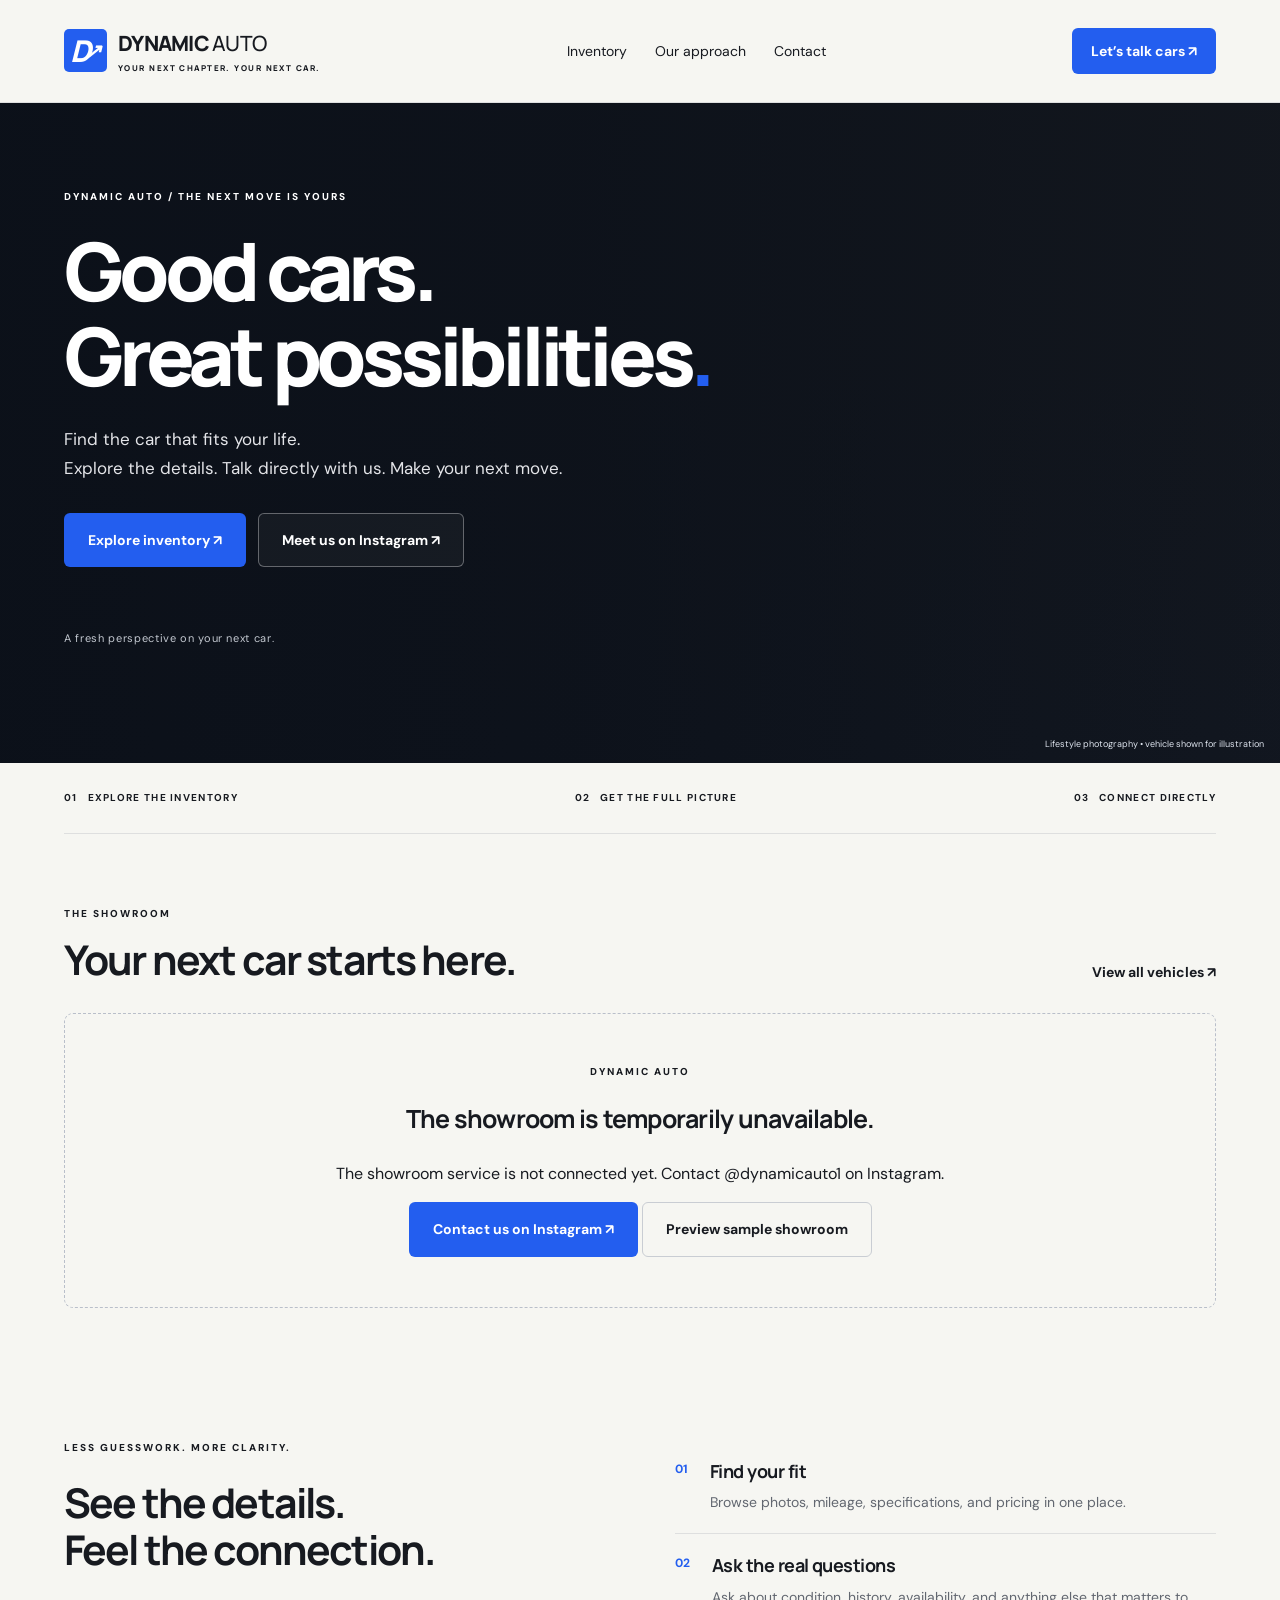
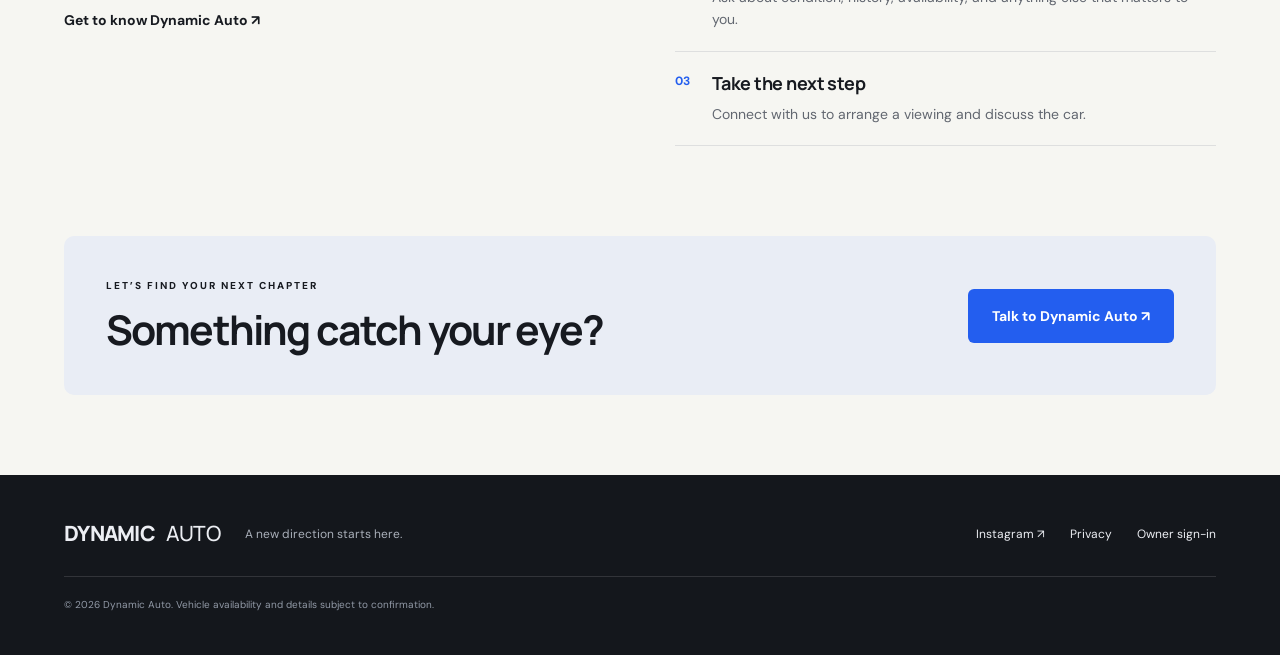
==== index.html @ ec229ca3 "Build Dynamic Auto showroom, owner dashboard, inventory API and Pages workflow" ====
<!doctype html><html lang="en"><head><meta charset="utf-8"><meta name="viewport" content="width=device-width,initial-scale=1"><title>Find your next car | Dynamic Auto</title><meta name="description" content="Explore Dynamic Auto vehicle photos, specifications and availability. Contact us directly about your next car."><meta name="theme-color" content="#111317"><link rel="icon" href="assets/favicon.svg"><link rel="stylesheet" href="assets/style.css"><script src="config.js" defer></script><script src="assets/app.js" defer></script></head><body data-page="index"><a class="skip" href="#main">Skip to content</a><header><div class="wrap header"><a class="brand" href="index.html"><span class="mark">D<span>↗</span></span><span>DYNAMIC <b>AUTO</b><small>YOUR NEXT CHAPTER. YOUR NEXT CAR.</small></span></a><nav aria-label="Main navigation"><a href="inventory.html">Inventory</a><a href="about.html">Our approach</a><a href="contact.html">Contact</a></nav><a class="button small" href="contact.html">Let’s talk cars ↗</a></div></header><main id="main"><section class="hero"><div class="wrap hero-inner"><div class="eyebrow">DYNAMIC AUTO / THE NEXT MOVE IS YOURS</div><h1>Good cars.<br>Great possibilities<span>.</span></h1><p>Find the car that fits your life.<br>Explore the details. Talk directly with us. Make your next move.</p><div class="actions"><a class="button" href="inventory.html">Explore inventory ↗</a><a class="ghost" href="https://www.instagram.com/dynamicauto1/">Meet us on Instagram ↗</a></div><span class="hero-caption">A fresh perspective on your next car.</span></div><span class="photo-note">Lifestyle photography • vehicle shown for illustration</span></section><div class="strip wrap"><span>01 &nbsp; EXPLORE THE INVENTORY</span><span>02 &nbsp; GET THE FULL PICTURE</span><span>03 &nbsp; CONNECT DIRECTLY</span></div><section class="wrap section"><div class="section-head"><div><div class="eyebrow">THE SHOWROOM</div><h2>Your next car starts here.</h2></div><a class="text-link" href="inventory.html">View all vehicles ↗</a></div><div id="featured" class="cards"><p>Loading inventory…</p></div></section><section class="approach wrap"><div><div class="eyebrow">LESS GUESSWORK. MORE CLARITY.</div><h2>See the details.<br>Feel the connection.</h2><a class="text-link" href="about.html">Get to know Dynamic Auto ↗</a></div><div class="steps"><article><b>01</b><div><h3>Find your fit</h3><p>Browse photos, mileage, specifications, and pricing in one place.</p></div></article><article><b>02</b><div><h3>Ask the real questions</h3><p>Ask about condition, history, availability, and anything else that matters to you.</p></div></article><article><b>03</b><div><h3>Take the next step</h3><p>Connect with us to arrange a viewing and discuss the car.</p></div></article></div></section><section class="wrap cta"><div><div class="eyebrow">LET’S FIND YOUR NEXT CHAPTER</div><h2>Something catch your eye?</h2></div><a href="contact.html" class="button">Talk to Dynamic Auto ↗</a></section></main><footer><div class="wrap foot"><a class="brand" href="index.html">DYNAMIC <b>AUTO</b></a><p>A new direction starts here.</p><a href="https://www.instagram.com/dynamicauto1/" target="_blank" rel="noopener">Instagram ↗</a><a href="privacy.html">Privacy</a><a href="admin.html">Owner sign-in</a><small>© <span id="yr"></span> Dynamic Auto. Vehicle availability and details subject to confirmation.</small></div></footer></body></html>
---- assets/style.css ----
@import url('https://fonts.googleapis.com/css2?family=DM+Sans:wght@400;500;600;700&family=Manrope:wght@400;500;600;700;800&display=swap');
:root{--bg:#f6f6f2;--ink:#171a20;--muted:#626770;--blue:#235eef;--line:#dedfdf}*{box-sizing:border-box}body{margin:0;background:var(--bg);color:var(--ink);font-family:'DM Sans',Arial,sans-serif;line-height:1.6}h1,h2,h3,.brand{font-family:Manrope,Arial,sans-serif}h1,h2,h3,p{margin-top:0}h1{font-size:clamp(42px,6.3vw,88px);line-height:1.06;letter-spacing:-.065em;font-weight:800;margin-bottom:26px}h1 span{color:var(--blue)}h2{font-size:clamp(29px,3.2vw,44px);line-height:1.15;letter-spacing:-.045em}h3{line-height:1.3;font-size:22px;letter-spacing:-.03em}a{color:inherit;text-decoration:none}button,input,select,textarea{font:inherit}button,a,input,select,textarea{touch-action:manipulation}button{cursor:pointer}button:disabled{opacity:.5;cursor:wait}a:focus-visible,button:focus-visible{outline:3px solid #76a0ff;outline-offset:4px}.wrap{width:min(1240px,90%);margin:auto}header{background:var(--bg);border-bottom:1px solid var(--line)}.header{display:flex;align-items:center;justify-content:space-between;gap:24px;min-height:102px}.brand{display:flex;align-items:center;gap:11px;font-weight:800;font-size:21px;letter-spacing:-.035em;white-space:nowrap}.brand b{font-weight:500}.brand small{display:block;font-size:8px;letter-spacing:.18em;margin-top:2px}.mark{display:flex;align-items:center;justify-content:center;background:var(--blue);color:white;width:43px;height:43px;font-size:30px;font-style:italic;border-radius:5px}.mark span{font-size:20px;margin-left:-6px}nav{display:flex;gap:28px;font-size:14px}nav a:hover,.text-link:hover{color:var(--blue)}.button,.secondary,.ghost{display:inline-flex;justify-content:center;align-items:center;gap:12px;padding:15px 23px;border:1px solid transparent;border-radius:6px;font-weight:700;font-size:14px}.button{background:var(--blue);color:white}.button:hover{background:#1647c5}.small{padding:11px 18px}.secondary{background:transparent;border-color:#c9cdd3;color:var(--ink)}.ghost{color:white;border-color:#fff5;background:#ffffff0a}.hero{position:relative;isolation:isolate;min-height:660px;color:white;background:#13171e url('https://images.unsplash.com/photo-1503376780353-7e6692767b70?auto=format&fit=crop&w=2200&q=85') center 54%/cover}.hero:before{content:'';position:absolute;inset:0;z-index:-1;background:linear-gradient(90deg,#0b1019eb,#0b1019b0 45%,#0b101915),linear-gradient(0deg,#11172288,transparent 60%)}.hero-inner{padding-top:86px;padding-bottom:80px}.eyebrow{font-size:10px;letter-spacing:.2em;font-weight:800;margin-bottom:23px}.hero h1{max-width:750px}.hero p{font-size:17px;line-height:1.7;color:#e4e5e9;max-width:510px}.actions{display:flex;gap:12px;flex-wrap:wrap;margin-top:30px}.hero-caption{display:block;margin-top:63px;color:#c3c8d0;font-size:11px;letter-spacing:.06em}.photo-note{position:absolute;bottom:12px;right:16px;color:#dde3ed;font-size:9px}.strip{display:flex;justify-content:space-between;gap:16px;padding:27px 0;border-bottom:1px solid var(--line);font-size:10px;font-weight:700;letter-spacing:.13em}.section{padding:72px 0}.section-head{display:flex;justify-content:space-between;align-items:end;gap:24px;margin-bottom:30px}.section-head h2{margin:0}.section-head .eyebrow{margin-bottom:14px}.text-link{font-size:14px;font-weight:700}.cards{display:grid;grid-template-columns:repeat(3,1fr);gap:25px}.card{background:white;border:1px solid #e3e4e4;border-radius:10px;overflow:hidden;transition:transform .2s,box-shadow .2s}.card:hover{transform:translateY(-4px);box-shadow:0 14px 32px #14203a12}.card-image{position:relative;background:#e7e9ec;aspect-ratio:1.48;overflow:hidden}.card-image img{width:100%;height:100%;object-fit:cover}.badge{display:inline-block;border-radius:3px;padding:5px 9px;font-size:10px;letter-spacing:.07em;font-weight:800;text-transform:uppercase;background:white;color:var(--ink)}.card-image .badge{position:absolute;left:15px;top:15px}.badge.available{background:#e8f3ec;color:#216241}.badge.sold{background:#eee;color:#53565c}.card-copy{padding:21px}.card-copy h3{font-size:21px;margin-bottom:4px}.card-copy p{font-size:12px;color:var(--muted);margin-bottom:17px}.card-bottom{border-top:1px solid var(--line);padding-top:15px;display:flex;align-items:center;justify-content:space-between}.price{font-size:24px;font-weight:700;letter-spacing:-.04em}.arrow{background:#eef2fc;color:var(--blue);width:32px;height:32px;border-radius:50%;text-align:center;line-height:32px}.approach{padding:60px 0 90px;display:grid;grid-template-columns:1fr 1fr;gap:70px}.steps article{display:flex;gap:22px;border-bottom:1px solid var(--line);padding:20px 0}.steps article b{color:var(--blue);font-size:12px}.steps h3{font-size:18px;margin-bottom:8px}.steps p{font-size:14px;color:var(--muted);margin-bottom:0}.cta{background:#e9edf5;padding:42px;border-radius:10px;display:flex;justify-content:space-between;align-items:center;gap:30px;margin-bottom:80px}.cta h2{margin-bottom:0}.cta .eyebrow{margin-bottom:12px}footer{background:#14171c;color:#eceef3;padding:42px 0}.foot{display:flex;align-items:center;gap:25px;flex-wrap:wrap;font-size:12px}.foot p{margin:0 auto 0 0;color:#a9afb9}.foot small{width:100%;border-top:1px solid #ffffff20;padding-top:20px;color:#929aa7}.page-head{padding:75px 0 45px}.page-head h1{font-size:clamp(40px,5vw,66px)}.page-head p,.muted{color:var(--muted)}.filters{display:flex;align-items:end;gap:16px;padding:22px;background:white;border:1px solid var(--line);border-radius:8px}.filters label{flex:1}.filters label:first-child{flex:1.5}label{font-size:12px;font-weight:700;display:block}input,select,textarea{display:block;width:100%;min-height:46px;margin-top:6px;border:1px solid #cdd0d6;border-radius:5px;background:white;padding:11px 12px;color:var(--ink);font-size:14px}input:focus,textarea:focus,select:focus{outline:2px solid #235eef55;border-color:var(--blue)}.form{display:grid;gap:17px}.two{display:grid;grid-template-columns:1fr 1fr;gap:16px}.split{display:grid;grid-template-columns:.85fr 1.15fr;gap:70px;padding-bottom:90px}.panel{padding:32px;background:white;border:1px solid var(--line);border-radius:9px}.panel h2{font-size:29px}.panel p{color:var(--muted);font-size:14px}.check{display:flex;align-items:start;gap:10px;font-weight:400}.check input{width:18px;min-height:18px;margin:4px 0}.check a{text-decoration:underline}.trap{position:absolute;left:-9999px}.form-status{font-size:14px;overflow-wrap:anywhere}.form-status.error{color:#a32b2b}.form-status.success{color:#226b49}.form .button{justify-self:start}.about-photo{min-height:400px;background:url('https://images.unsplash.com/photo-1507136566006-cfc505b114fc?auto=format&fit=crop&w=1000&q=85') center/cover;border-radius:10px}.prose{max-width:780px;padding-bottom:70px}.prose h2{font-size:24px;margin-top:28px}.empty{grid-column:1/-1;padding:50px 28px;border:1px dashed #b9bfca;border-radius:9px;text-align:center}.empty h3{font-size:25px}.notice{padding:14px 18px;background:#e9edf8;border:1px solid #cfd9f1;border-radius:6px;font-size:13px;margin-bottom:23px}.gallery-main{width:100%;aspect-ratio:1.5;object-fit:cover;background:#e5e5e5;border-radius:10px}.vehicle-layout{display:grid;grid-template-columns:1.3fr .8fr;gap:38px;margin-top:28px}.vehicle-info{align-self:start;background:white;border:1px solid var(--line);border-radius:9px;padding:28px}.vehicle-info h1{font-size:38px;letter-spacing:-.045em;margin-top:18px}.vehicle-info .price{font-size:36px}.vehicle-info .button{width:100%;margin-top:20px}.thumbnails{display:flex;gap:10px;overflow-x:auto;padding:12px 0}.thumbnails button{padding:0;border:2px solid transparent;border-radius:5px;background:none;flex-shrink:0}.thumbnails button:focus{border-color:var(--blue)}.thumbnails img{width:86px;height:64px;object-fit:cover;display:block;border-radius:3px}.specs{display:grid;grid-template-columns:repeat(3,1fr);gap:1px;background:var(--line);border:1px solid var(--line);border-radius:8px;overflow:hidden;margin:25px 0}.specs div{background:var(--bg);padding:17px}.specs dt{font-size:10px;text-transform:uppercase;letter-spacing:.1em;color:var(--muted)}.specs dd{margin:5px 0 0;font-size:15px;font-weight:700}.description{white-space:pre-line}.feature-list{display:flex;gap:8px;flex-wrap:wrap;padding:0;list-style:none}.feature-list li{border:1px solid var(--line);border-radius:20px;padding:7px 15px;font-size:12px}.login{max-width:470px;margin-bottom:80px}.studio-bar{display:flex;justify-content:space-between;gap:12px;flex-wrap:wrap}.metrics{display:grid;grid-template-columns:repeat(3,1fr);gap:18px;margin:25px 0}.metrics div{padding:20px;border:1px solid var(--line);background:white;border-radius:8px;font-size:12px;color:var(--muted)}.metrics b{display:block;font-size:32px;color:var(--ink)}.tabs{display:flex;gap:25px;margin-bottom:28px;border-bottom:1px solid var(--line);overflow-x:auto}.tabs button{background:none;border:0;padding:13px 0;white-space:nowrap}.tabs .active{color:var(--blue);border-bottom:3px solid var(--blue)}.admin-row{display:flex;gap:20px;padding:19px;background:white;border:1px solid var(--line);border-radius:8px;align-items:center;margin-bottom:12px}.admin-row img{width:100px;height:75px;object-fit:cover;border-radius:4px}.admin-row .row-info{flex:1}.row-info h3{font-size:18px;margin-bottom:3px}.row-info p{margin:0;font-size:12px}.admin-row .secondary{padding:8px 13px}.lead{background:white;border:1px solid var(--line);padding:25px;border-radius:8px;margin-bottom:15px}.lead p{white-space:pre-line}.lead select{max-width:200px}.lead a{color:var(--blue);text-decoration:underline}dialog{max-width:780px;width:94%;max-height:92vh;border:0;border-radius:12px;padding:30px;background:var(--bg);color:var(--ink)}dialog::backdrop{background:#081124b3}.dialog-head{display:flex;justify-content:space-between;align-items:start;gap:16px}.dialog-head h2{font-size:29px}.dialog-head .eyebrow{margin-bottom:9px}.photo-preview{display:flex;gap:10px;flex-wrap:wrap}.photo-preview img{width:100px;height:75px;object-fit:cover;border-radius:4px}.photo-preview button{display:block;width:100%;border:0;font-size:11px;padding:5px}.skip{position:absolute;top:-100px;left:12px;padding:10px;background:white;z-index:99}.skip:focus{top:10px}[hidden]{display:none!important}main{min-height:65vh}#inventory{padding-bottom:70px}#businessContact{margin-top:26px;overflow-wrap:anywhere}#businessContact a{text-decoration:underline}#businessContact p{white-space:pre-line}
@media(max-width:900px){.header{gap:12px;flex-wrap:wrap;padding:20px 0;min-height:90px}.header nav{order:3;width:100%;justify-content:center;border-top:1px solid var(--line);padding-top:14px;gap:35px}.cards{grid-template-columns:repeat(2,1fr)}.hero{min-height:600px}.hero-inner{padding-top:70px}.hero h1{font-size:65px}.approach{gap:35px}.filters{flex-wrap:wrap}.filters label{flex:1 1 40%}.split{gap:30px}.vehicle-layout{grid-template-columns:1fr}.specs{grid-template-columns:repeat(3,1fr)}}
@media(max-width:600px){.wrap{width:90%}.brand{font-size:17px}.brand small{font-size:6px}.mark{width:34px;height:34px;font-size:26px}.header>.button{font-size:11px;padding:10px}.hero{min-height:610px;background-position:60% center}.hero:before{background:linear-gradient(90deg,#0b1019e6,#0b101970),linear-gradient(0deg,#0b1019bb,transparent)}.hero h1{font-size:49px;letter-spacing:-.06em}.hero-inner{padding-top:65px}.hero p{font-size:15px}.hero .eyebrow{font-size:8px}.hero-caption{margin-top:40px}.actions{gap:10px}.actions .button,.actions .ghost{font-size:12px;padding:13px 16px}.strip{gap:12px;font-size:8px;letter-spacing:.04em;padding:23px 0}.cards{grid-template-columns:1fr;gap:20px}.section{padding:48px 0}.section-head{align-items:start;flex-direction:column;gap:15px}.section-head h2{font-size:31px}.approach{grid-template-columns:1fr;padding:35px 0 55px;gap:22px}.cta{flex-direction:column;align-items:start;padding:26px;margin-bottom:50px}.foot{gap:20px}.foot .brand,.foot p{width:100%}.page-head{padding-top:46px}.page-head h1{font-size:43px}.filters{padding:16px;gap:14px}.filters label:first-child{flex-basis:100%}.filters label{min-width:0}.filters .secondary{padding:10px}.split{grid-template-columns:1fr;gap:35px}.panel{padding:24px}.two{grid-template-columns:1fr}.specs{grid-template-columns:repeat(2,1fr)}.vehicle-info{padding:23px}.vehicle-info h1{font-size:32px}.metrics{gap:9px}.metrics div{padding:12px;font-size:10px}.metrics b{font-size:26px}.admin-row{flex-wrap:wrap;gap:12px}.admin-row img{width:72px;height:56px}.admin-row .row-info{min-width:160px}dialog{padding:22px}.studio-bar .button,.studio-bar .secondary{font-size:11px;padding:12px}.photo-note{font-size:8px}}
@media(prefers-reduced-motion:reduce){*{transition:none!important;scroll-behavior:auto!important}}
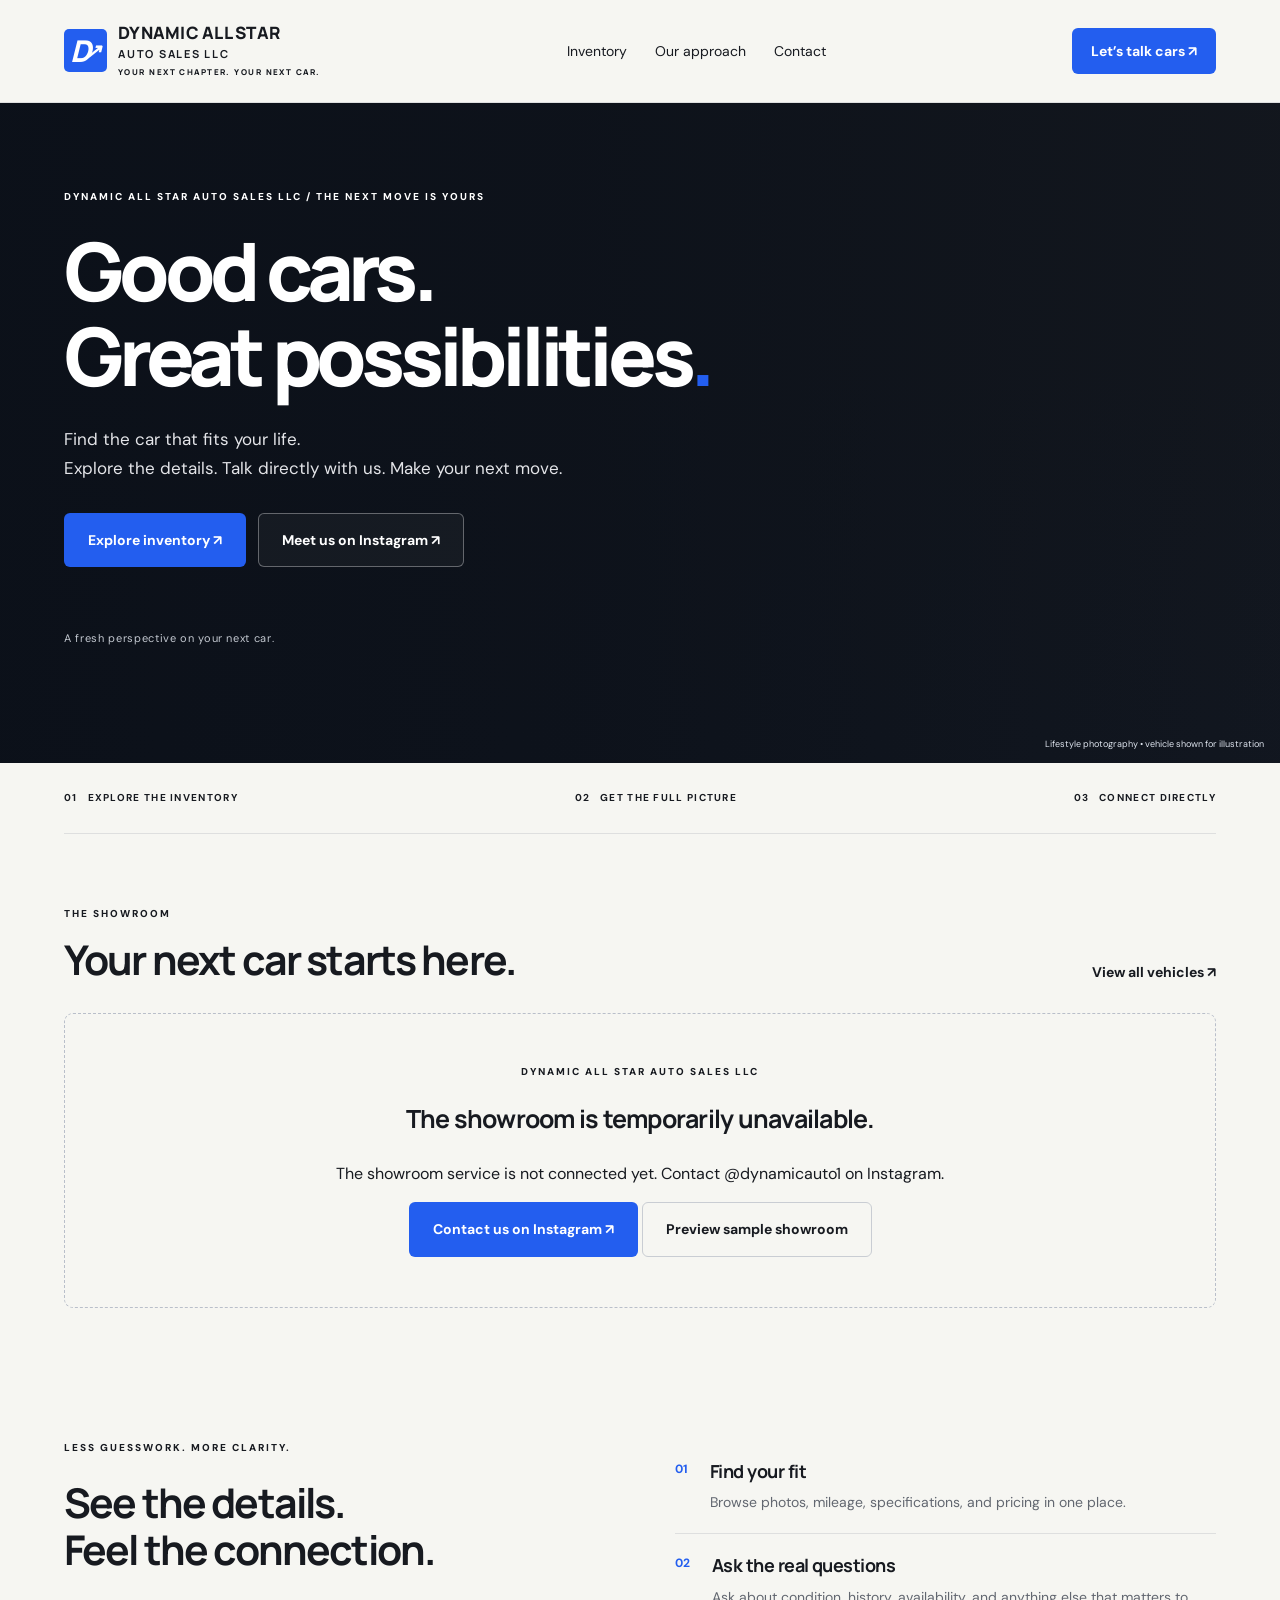
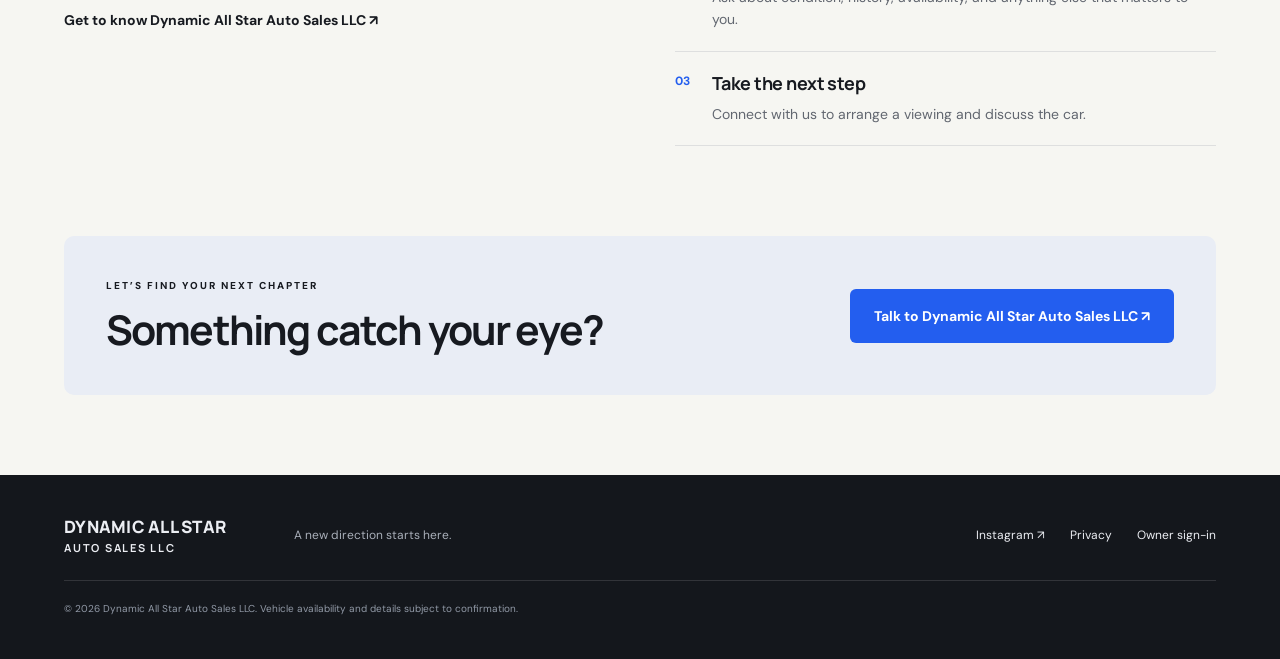
==== commit fa789db3: "Use Dynamic All Star Auto Sales LLC branding across all pages" ====
--- a/index.html
+++ b/index.html
@@ -1 +1 @@
-<!doctype html><html lang="en"><head><meta charset="utf-8"><meta name="viewport" content="width=device-width,initial-scale=1"><title>Find your next car | Dynamic Auto</title><meta name="description" content="Explore Dynamic Auto vehicle photos, specifications and availability. Contact us directly about your next car."><meta name="theme-color" content="#111317"><link rel="icon" href="assets/favicon.svg"><link rel="stylesheet" href="assets/style.css"><script src="config.js" defer></script><script src="assets/app.js" defer></script></head><body data-page="index"><a class="skip" href="#main">Skip to content</a><header><div class="wrap header"><a class="brand" href="index.html"><span class="mark">D<span>↗</span></span><span>DYNAMIC <b>AUTO</b><small>YOUR NEXT CHAPTER. YOUR NEXT CAR.</small></span></a><nav aria-label="Main navigation"><a href="inventory.html">Inventory</a><a href="about.html">Our approach</a><a href="contact.html">Contact</a></nav><a class="button small" href="contact.html">Let’s talk cars ↗</a></div></header><main id="main"><section class="hero"><div class="wrap hero-inner"><div class="eyebrow">DYNAMIC AUTO / THE NEXT MOVE IS YOURS</div><h1>Good cars.<br>Great possibilities<span>.</span></h1><p>Find the car that fits your life.<br>Explore the details. Talk directly with us. Make your next move.</p><div class="actions"><a class="button" href="inventory.html">Explore inventory ↗</a><a class="ghost" href="https://www.instagram.com/dynamicauto1/">Meet us on Instagram ↗</a></div><span class="hero-caption">A fresh perspective on your next car.</span></div><span class="photo-note">Lifestyle photography • vehicle shown for illustration</span></section><div class="strip wrap"><span>01 &nbsp; EXPLORE THE INVENTORY</span><span>02 &nbsp; GET THE FULL PICTURE</span><span>03 &nbsp; CONNECT DIRECTLY</span></div><section class="wrap section"><div class="section-head"><div><div class="eyebrow">THE SHOWROOM</div><h2>Your next car starts here.</h2></div><a class="text-link" href="inventory.html">View all vehicles ↗</a></div><div id="featured" class="cards"><p>Loading inventory…</p></div></section><section class="approach wrap"><div><div class="eyebrow">LESS GUESSWORK. MORE CLARITY.</div><h2>See the details.<br>Feel the connection.</h2><a class="text-link" href="about.html">Get to know Dynamic Auto ↗</a></div><div class="steps"><article><b>01</b><div><h3>Find your fit</h3><p>Browse photos, mileage, specifications, and pricing in one place.</p></div></article><article><b>02</b><div><h3>Ask the real questions</h3><p>Ask about condition, history, availability, and anything else that matters to you.</p></div></article><article><b>03</b><div><h3>Take the next step</h3><p>Connect with us to arrange a viewing and discuss the car.</p></div></article></div></section><section class="wrap cta"><div><div class="eyebrow">LET’S FIND YOUR NEXT CHAPTER</div><h2>Something catch your eye?</h2></div><a href="contact.html" class="button">Talk to Dynamic Auto ↗</a></section></main><footer><div class="wrap foot"><a class="brand" href="index.html">DYNAMIC <b>AUTO</b></a><p>A new direction starts here.</p><a href="https://www.instagram.com/dynamicauto1/" target="_blank" rel="noopener">Instagram ↗</a><a href="privacy.html">Privacy</a><a href="admin.html">Owner sign-in</a><small>© <span id="yr"></span> Dynamic Auto. Vehicle availability and details subject to confirmation.</small></div></footer></body></html>+<!doctype html><html lang="en"><head><meta charset="utf-8"><meta name="viewport" content="width=device-width,initial-scale=1"><title>Find your next car | Dynamic All Star Auto Sales LLC</title><meta name="description" content="Explore Dynamic All Star Auto Sales LLC vehicle photos, specifications and availability. Contact us directly about your next car."><meta name="theme-color" content="#111317"><link rel="icon" href="assets/favicon.svg"><link rel="stylesheet" href="assets/style.css"><script src="config.js" defer></script><script src="assets/app.js" defer></script></head><body data-page="index"><a class="skip" href="#main">Skip to content</a><header><div class="wrap header"><a class="brand" href="index.html"><span class="mark">D<span>↗</span></span><span><span class="brand-name">DYNAMIC ALL STAR<b>AUTO SALES LLC</b></span><small>YOUR NEXT CHAPTER. YOUR NEXT CAR.</small></span></a><nav aria-label="Main navigation"><a href="inventory.html">Inventory</a><a href="about.html">Our approach</a><a href="contact.html">Contact</a></nav><a class="button small" href="contact.html">Let’s talk cars ↗</a></div></header><main id="main"><section class="hero"><div class="wrap hero-inner"><div class="eyebrow">DYNAMIC ALL STAR AUTO SALES LLC / THE NEXT MOVE IS YOURS</div><h1>Good cars.<br>Great possibilities<span>.</span></h1><p>Find the car that fits your life.<br>Explore the details. Talk directly with us. Make your next move.</p><div class="actions"><a class="button" href="inventory.html">Explore inventory ↗</a><a class="ghost" href="https://www.instagram.com/dynamicauto1/">Meet us on Instagram ↗</a></div><span class="hero-caption">A fresh perspective on your next car.</span></div><span class="photo-note">Lifestyle photography • vehicle shown for illustration</span></section><div class="strip wrap"><span>01 &nbsp; EXPLORE THE INVENTORY</span><span>02 &nbsp; GET THE FULL PICTURE</span><span>03 &nbsp; CONNECT DIRECTLY</span></div><section class="wrap section"><div class="section-head"><div><div class="eyebrow">THE SHOWROOM</div><h2>Your next car starts here.</h2></div><a class="text-link" href="inventory.html">View all vehicles ↗</a></div><div id="featured" class="cards"><p>Loading inventory…</p></div></section><section class="approach wrap"><div><div class="eyebrow">LESS GUESSWORK. MORE CLARITY.</div><h2>See the details.<br>Feel the connection.</h2><a class="text-link" href="about.html">Get to know Dynamic All Star Auto Sales LLC ↗</a></div><div class="steps"><article><b>01</b><div><h3>Find your fit</h3><p>Browse photos, mileage, specifications, and pricing in one place.</p></div></article><article><b>02</b><div><h3>Ask the real questions</h3><p>Ask about condition, history, availability, and anything else that matters to you.</p></div></article><article><b>03</b><div><h3>Take the next step</h3><p>Connect with us to arrange a viewing and discuss the car.</p></div></article></div></section><section class="wrap cta"><div><div class="eyebrow">LET’S FIND YOUR NEXT CHAPTER</div><h2>Something catch your eye?</h2></div><a href="contact.html" class="button">Talk to Dynamic All Star Auto Sales LLC ↗</a></section></main><footer><div class="wrap foot"><a class="brand" href="index.html"><span class="brand-name">DYNAMIC ALL STAR<b>AUTO SALES LLC</b></span></a><p>A new direction starts here.</p><a href="https://www.instagram.com/dynamicauto1/" target="_blank" rel="noopener">Instagram ↗</a><a href="privacy.html">Privacy</a><a href="admin.html">Owner sign-in</a><small>© <span id="yr"></span> Dynamic All Star Auto Sales LLC. Vehicle availability and details subject to confirmation.</small></div></footer></body></html>
--- a/assets/style.css
+++ b/assets/style.css
@@ -3,3 +3,7 @@
 @media(max-width:900px){.header{gap:12px;flex-wrap:wrap;padding:20px 0;min-height:90px}.header nav{order:3;width:100%;justify-content:center;border-top:1px solid var(--line);padding-top:14px;gap:35px}.cards{grid-template-columns:repeat(2,1fr)}.hero{min-height:600px}.hero-inner{padding-top:70px}.hero h1{font-size:65px}.approach{gap:35px}.filters{flex-wrap:wrap}.filters label{flex:1 1 40%}.split{gap:30px}.vehicle-layout{grid-template-columns:1fr}.specs{grid-template-columns:repeat(3,1fr)}}
 @media(max-width:600px){.wrap{width:90%}.brand{font-size:17px}.brand small{font-size:6px}.mark{width:34px;height:34px;font-size:26px}.header>.button{font-size:11px;padding:10px}.hero{min-height:610px;background-position:60% center}.hero:before{background:linear-gradient(90deg,#0b1019e6,#0b101970),linear-gradient(0deg,#0b1019bb,transparent)}.hero h1{font-size:49px;letter-spacing:-.06em}.hero-inner{padding-top:65px}.hero p{font-size:15px}.hero .eyebrow{font-size:8px}.hero-caption{margin-top:40px}.actions{gap:10px}.actions .button,.actions .ghost{font-size:12px;padding:13px 16px}.strip{gap:12px;font-size:8px;letter-spacing:.04em;padding:23px 0}.cards{grid-template-columns:1fr;gap:20px}.section{padding:48px 0}.section-head{align-items:start;flex-direction:column;gap:15px}.section-head h2{font-size:31px}.approach{grid-template-columns:1fr;padding:35px 0 55px;gap:22px}.cta{flex-direction:column;align-items:start;padding:26px;margin-bottom:50px}.foot{gap:20px}.foot .brand,.foot p{width:100%}.page-head{padding-top:46px}.page-head h1{font-size:43px}.filters{padding:16px;gap:14px}.filters label:first-child{flex-basis:100%}.filters label{min-width:0}.filters .secondary{padding:10px}.split{grid-template-columns:1fr;gap:35px}.panel{padding:24px}.two{grid-template-columns:1fr}.specs{grid-template-columns:repeat(2,1fr)}.vehicle-info{padding:23px}.vehicle-info h1{font-size:32px}.metrics{gap:9px}.metrics div{padding:12px;font-size:10px}.metrics b{font-size:26px}.admin-row{flex-wrap:wrap;gap:12px}.admin-row img{width:72px;height:56px}.admin-row .row-info{min-width:160px}dialog{padding:22px}.studio-bar .button,.studio-bar .secondary{font-size:11px;padding:12px}.photo-note{font-size:8px}}
 @media(prefers-reduced-motion:reduce){*{transition:none!important;scroll-behavior:auto!important}}
+
+/* Full business name, arranged for readable branding on every screen. */
+.brand-name{display:block;line-height:1.15;letter-spacing:.015em;font-size:17px}.brand-name b{display:block;font-size:11px;letter-spacing:.16em;margin-top:5px;font-weight:700}.brand small{margin-top:6px}.brand{white-space:normal}.hero .eyebrow{max-width:640px}.foot .brand-name{min-width:205px}
+@media(max-width:600px){.brand-name{font-size:14px}.brand-name b{font-size:9px;letter-spacing:.13em}.brand small{font-size:5px}.header>.button{display:none}.header nav{gap:32px}.hero .eyebrow{font-size:8px;max-width:290px;line-height:1.8}}
